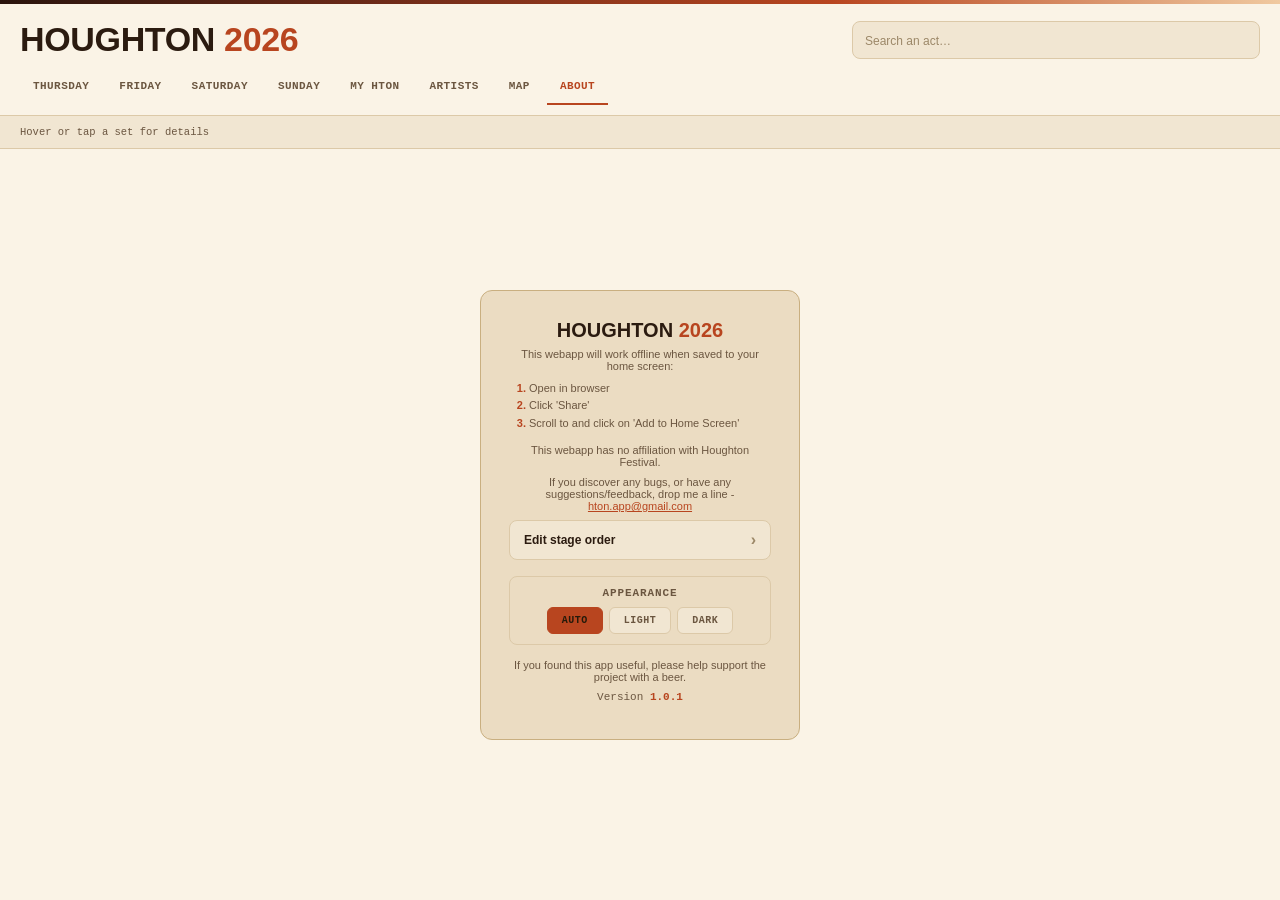
==== index.html @ 45618f49 "v1.0.1: rename About page button to Edit stage order Co-Authored-By: Claude Sonnet 5 <noreply@anthro" ====
<!DOCTYPE html>
<html lang="en">
<head>
<meta charset="UTF-8" />
<meta name="viewport" content="width=device-width, initial-scale=1.0, viewport-fit=cover" />
<title>Houghton 2026 — Timetable</title>

<!-- Standard PWA -->
<link rel="manifest" href="manifest.webmanifest" />
<!-- Two theme-color tags so the browser chrome/status bar matches the OS's
     light/dark preference with zero flash before app.js even runs; app.js
     overrides both when the user manually forces a theme instead of "auto". -->
<meta name="theme-color" id="themeColorDark" content="#160D0A" media="(prefers-color-scheme: dark)" />
<meta name="theme-color" id="themeColorLight" content="#FAF3E6" media="(prefers-color-scheme: light)" />

<!-- iOS Safari: there is no manifest install prompt on iOS, these tags are what
     actually make "Add to Home Screen" behave like an app instead of a bookmark -->
<meta name="apple-mobile-web-app-capable" content="yes" />
<meta name="apple-mobile-web-app-status-bar-style" content="black-translucent" />
<meta name="apple-mobile-web-app-title" content="Houghton 2026" />
<link rel="apple-touch-icon" href="icons/icon-192.png" />

<link rel="icon" type="image/png" sizes="192x192" href="icons/icon-192.png" />
<link rel="icon" type="image/png" sizes="512x512" href="icons/icon-512.png" />

<link rel="stylesheet" href="style.css" />
</head>
<body>
<div class="dawnbar"></div>
<header>
  <div class="titlerow">
    <h1 id="pageTitle">Houghton <span>2026</span></h1>
    <div class="search-wrap">
      <input type="search" id="searchInput" placeholder="Search an act…" />
      <button type="button" class="search-clear" id="searchClear" aria-label="Clear search">&times;</button>
    </div>
  </div>
  <div class="toprow">
    <div class="tabs" id="dayTabs"></div>
  </div>
</header>

<div class="detailbar" id="detailBar">Hover or tap a set for details</div>

<div class="gridscroll" id="gridScroll">
  <div class="gridinner" id="gridInner"></div>
</div>

<div class="scheduleview" id="scheduleView">
  <div class="schedule-toggle" id="scheduleToggle">
    <button class="schedule-toggle-btn active" data-mode="list">List</button>
    <button class="schedule-toggle-btn" data-mode="timetable">Timetable</button>
  </div>
  <div id="scheduleList"></div>
  <div class="gridscroll" id="scheduleGridScroll" style="display:none;">
    <div class="gridinner" id="scheduleGridInner"></div>
  </div>
</div>

<div class="artistsview" id="artistsView">
  <button type="button" class="artist-back-btn" id="artistBackBtn" style="display:none;">&lsaquo; Back</button>
  <div class="artists-search-wrap">
    <input type="search" id="artistsSearchInput" placeholder="Search an artist…" />
  </div>
  <div id="artistsList"></div>
</div>

<div class="mapview" id="mapView">
  <div class="map-toolbar">
    <button type="button" class="map-zoom-btn" id="mapZoomOutBtn" aria-label="Zoom out">&minus;</button>
    <button type="button" class="map-zoom-btn" id="mapResetBtn">Reset</button>
    <button type="button" class="map-zoom-btn" id="mapZoomInBtn" aria-label="Zoom in">+</button>
  </div>
  <div class="map-viewport" id="mapViewport">
    <img src="HTN26-MAP-140x140cm-1-2048x2048.png" alt="Houghton 2026 festival site map" id="mapImage" draggable="false" />
  </div>
</div>

<div class="aboutview" id="aboutView">
  <div class="about-card">
    <h2>Houghton <span>2026</span></h2>
    <p>This webapp will work offline when saved to your home screen:</p>
    <ol class="about-steps">
      <li>Open in browser</li>
      <li>Click 'Share'</li>
      <li>Scroll to and click on 'Add to Home Screen'</li>
    </ol>
    <p>This webapp has no affiliation with Houghton Festival.</p>
    <p>If you discover any bugs, or have any suggestions/feedback, drop me a line - <a href="mailto:hton.app@gmail.com">hton.app@gmail.com</a></p>
    <button type="button" class="settings-row" id="stageOrderOpenBtn">
      <span>Edit stage order</span>
      <span class="settings-row-chevron">&rsaquo;</span>
    </button>
    <div class="theme-toggle-group">
      <p class="theme-toggle-label">Appearance</p>
      <div class="theme-toggle" id="themeToggle">
        <button class="theme-toggle-btn" data-theme-mode="auto">Auto</button>
        <button class="theme-toggle-btn" data-theme-mode="light">Light</button>
        <button class="theme-toggle-btn" data-theme-mode="dark">Dark</button>
      </div>
    </div>
    <p>If you found this app useful, please help support the project with a beer.</p>
    <script type="text/javascript" src="https://cdnjs.buymeacoffee.com/1.0.0/button.prod.min.js" integrity="sha384-OibPdNn05smfqAFi21q8C4YkzZLEjwXs7kTtiqrJwOv7PtZefVaGPzKgX4rJfvWv" crossorigin="anonymous" data-name="bmc-button" data-slug="hton.app" data-color="#FFDD00" data-emoji="🍻"  data-font="Cookie" data-text="Buy me a beer" data-outline-color="#000000" data-font-color="#000000" data-coffee-color="#ffffff" ></script>
    <p class="about-version">Version <strong id="appVersionLabel">—</strong></p>
  </div>
</div>

<div class="stage-order-overlay" id="stageOrderOverlay">
  <div class="stage-order-sheet-header">
    <span>Stage order</span>
    <button type="button" class="stage-order-done" id="stageOrderDoneBtn">Done</button>
  </div>
  <p class="stage-order-hint">Drag to rearrange — applies to both the main grid and My Hton.</p>
  <div class="stage-order-list" id="stageOrderList"></div>
</div>

<div class="starmenu" id="starMenu">
  <button data-level="1">★ Must see</button>
  <button data-level="2">☆ Could see</button>
  <button data-level="3">⇄ Clash backup</button>
  <button data-level="0" class="clearbtn">Clear favourite</button>
</div>

<script src="data.js"></script>
<script src="artists.js"></script>
<script src="app.js"></script>

<!-- Privacy-friendly, cookie-free visit counter (GoatCounter). Cross-origin and
     async, so it's a no-op offline — never blocks the app or gets cached by sw.js. -->
<script data-goatcounter="https://london1754.goatcounter.com/count"
        async src="//gc.zgo.at/count.js"></script>
</body>
</html>
---- style.css ----
:root{
  --bg:#160D0A;
  --bg-raised:#1F1310;
  --bg-card:#241612;
  --line:#3A2620;
  --line-strong:#4A2F27;
  --text:#F6EEDD;
  --text-muted:#B8A88F;
  --text-faint:#7A6B58;
  --amber:#D9572E;
  --forest:#6E2A18;
  --dusk:#C97B5A;
  --label-w:132px;
  --row-h:60px;
  --px-per-hour:140px;
  --ruler-h:20px;
  --font-sans: -apple-system, BlinkMacSystemFont, 'Segoe UI', Roboto, Helvetica, Arial, sans-serif;
  --font-mono: ui-monospace, SFMono-Regular, Menlo, Consolas, 'Liberation Mono', monospace;
}
/* Light theme: applied automatically when the OS is in light mode (and no
   manual override is set), or forced via [data-theme]. --amber and --dusk
   are darkened a shade from their dark-theme values — the originals don't
   have enough contrast as text against a light background. */
@media (prefers-color-scheme: light){
  :root{
    --bg:#FAF3E6; --bg-raised:#F1E6D2; --bg-card:#EBDCC2;
    --line:#DCC9A8; --line-strong:#C9AF80;
    --text:#2B1B10; --text-muted:#6B5640; --text-faint:#9C8868;
    --amber:#B8451F; --dusk:#9C4A2E;
  }
}
:root[data-theme="dark"]{
  --bg:#160D0A; --bg-raised:#1F1310; --bg-card:#241612;
  --line:#3A2620; --line-strong:#4A2F27;
  --text:#F6EEDD; --text-muted:#B8A88F; --text-faint:#7A6B58;
  --amber:#D9572E; --dusk:#C97B5A;
}
:root[data-theme="light"]{
  --bg:#FAF3E6; --bg-raised:#F1E6D2; --bg-card:#EBDCC2;
  --line:#DCC9A8; --line-strong:#C9AF80;
  --text:#2B1B10; --text-muted:#6B5640; --text-faint:#9C8868;
  --amber:#B8451F; --dusk:#9C4A2E;
}
*{box-sizing:border-box;}
html,body{margin:0;padding:0;}
body{
  background:var(--bg); color:var(--text); font-family:var(--font-sans);
  min-height:100vh; min-height:100dvh; -webkit-font-smoothing:antialiased;
  -webkit-tap-highlight-color:transparent;
  overscroll-behavior-y:none;
  /* viewport-fit=cover lets content run under the notch/Dynamic Island;
     push everything (starting with .dawnbar) below it instead. Resolves
     to 0 on devices without a cutout, so this is a no-op elsewhere. */
  padding-top:env(safe-area-inset-top);
}
.dawnbar{ height:4px; width:100%;
  background:linear-gradient(90deg,#2A140D 0%, var(--forest) 30%, var(--amber) 65%, #F0C9A0 100%); }

header{
  background:var(--bg); border-bottom:1px solid var(--line);
  padding:16px max(20px, env(safe-area-inset-right)) 0 max(20px, env(safe-area-inset-left));
}
.titlerow{ display:grid; grid-template-columns:2fr 1fr; align-items:center; gap:16px; margin-bottom:12px; }
h1{
  font-family:var(--font-sans); font-weight:800; letter-spacing:-0.01em;
  font-size:clamp(22px,4.5vw,34px); margin:0; text-transform:uppercase;
}
h1 span{color:var(--amber);}
#pageTitle{ cursor:pointer; }
#pageTitle:hover{ opacity:0.85; }
.toprow{ display:flex; align-items:center; justify-content:space-between; gap:12px; flex-wrap:wrap; padding-bottom:10px; }
.tabs{ display:flex; gap:4px; overflow-x:auto; -webkit-overflow-scrolling:touch; }
.tab{
  font-family:var(--font-mono); font-size:11px; font-weight:600; letter-spacing:0.04em;
  text-transform:uppercase; background:none; border:none; cursor:pointer; color:var(--text-muted);
  padding:9px 13px 11px 13px; border-bottom:2px solid transparent; transition:color .15s, border-color .15s;
  white-space:nowrap; flex-shrink:0;
}
.tab:hover{color:var(--text);}
.tab.active{color:var(--amber); border-bottom-color:var(--amber);}
.search-wrap{ position:relative; width:100%; }
input[type="search"]{
  background:var(--bg-raised); border:1px solid var(--line); color:var(--text);
  font-family:var(--font-sans); font-size:16px; padding:9px 32px 9px 12px; border-radius:8px; width:100%; outline:none;
  -webkit-appearance:none; appearance:none;
}
input[type="search"]::placeholder{color:var(--text-faint); font-size:12px;}
input[type="search"]:focus{border-color:var(--amber);}
input[type="search"]::-webkit-search-cancel-button{ display:none; }
.search-clear{
  position:absolute; right:4px; top:50%; transform:translateY(-50%);
  background:none; border:none; color:var(--text-faint); font-size:20px; line-height:1;
  cursor:pointer; padding:6px; display:none;
}
.search-clear:hover{ color:var(--amber); }
.search-wrap.has-text .search-clear{ display:block; }
.detailbar{
  font-family:var(--font-mono); font-size:10.5px; color:var(--text-muted);
  padding:10px 20px; border-bottom:1px solid var(--line); background:var(--bg-raised);
  min-height:16px; white-space:nowrap; overflow:hidden; text-overflow:ellipsis;
}
.detailbar strong{ color:var(--amber); font-weight:600; }
.detail-artist-link{ cursor:pointer; text-decoration:underline; text-underline-offset:2px; }
.detail-artist-link:hover{ filter:brightness(1.15); }
.search-nav{ display:inline-flex; align-items:center; gap:6px; margin-left:10px; }
.search-nav button{
  background:none; border:1px solid var(--line); color:var(--text-muted); border-radius:4px;
  font-family:var(--font-mono); font-size:11px; padding:1px 7px; cursor:pointer; line-height:1.4;
}
.search-nav button:hover{ color:var(--amber); border-color:var(--amber); }
#searchNavLabel{ font-family:var(--font-mono); font-size:10.5px; color:var(--text-faint); }

.gridscroll{
  overflow:auto;
  max-height:calc(100vh - 168px);
  max-height:calc(100dvh - 168px);
  position:relative;
  cursor:grab;
  -webkit-overflow-scrolling:touch;
  overscroll-behavior:contain;
}
.gridscroll.dragging, .gridscroll.dragging *{ cursor:grabbing !important; -webkit-user-select:none; user-select:none; }
.gridinner{ position:relative; }

.corner{
  /* Same reasoning as .stagelabel: this also sits in .now-line's full-height
     span, so it needs to stay above the line's z-index:25 too. */
  position:-webkit-sticky; position:sticky; top:0; left:0; z-index:27;
  width:var(--label-w); height:var(--ruler-h);
  background:var(--bg); border-bottom:1px solid var(--line-strong); border-right:1px solid var(--line-strong);
  display:flex; align-items:center; justify-content:center;
  font-family:var(--font-mono); font-size:8px; color:var(--text-faint); text-transform:uppercase; letter-spacing:0.08em;
}
.ruler{
  position:-webkit-sticky; position:sticky; top:0; z-index:8; height:var(--ruler-h);
  margin-left:var(--label-w);
  background:var(--bg); border-bottom:1px solid var(--line-strong);
}
.tick{
  position:absolute; top:0; height:100%; border-left:1px solid var(--line);
  font-family:var(--font-mono); font-size:9px; color:var(--text-faint);
  padding-left:5px; padding-top:4px; white-space:nowrap;
}
.dayband{ display:none; }

.now-line{
  position:absolute; top:0; width:2px; background:var(--amber); z-index:25; pointer-events:none;
  /* A favourited block's near-solid fill can land close to the amber accent's
     own hue (Derren Smart especially), which nearly erases the line where it
     crosses. This halo restores contrast there without affecting how the line
     looks anywhere else — --bg-card is close enough to the surrounding lane
     colour to stay invisible against plain background. */
  box-shadow:0 0 0 1px var(--bg-card);
}
.now-line::before{
  content:''; position:absolute; top:calc(var(--ruler-h) - 4px); left:50%; transform:translateX(-50%);
  width:9px; height:9px; border-radius:50%; background:var(--amber);
}

.stagerow{ display:flex; height:var(--row-h); border-bottom:1px solid var(--line); }
.stagerow:nth-child(odd) .lane{ background:rgba(255,255,255,0.012); }
.spacer-row{ border-bottom:none; }
.stagelabel{
  /* Above .now-line's z-index:25 — otherwise, once "now" scrolls past the
     sticky label column, the line renders on top of the stage names instead
     of staying hidden behind them. */
  position:-webkit-sticky; position:sticky; left:0; z-index:26; width:var(--label-w); flex-shrink:0;
  background:var(--bg); border-right:1px solid var(--line-strong);
  display:flex; align-items:center; padding:0 12px;
  font-family:var(--font-sans); font-weight:800; font-size:11px; text-transform:uppercase; letter-spacing:0.01em;
  color:var(--text);
}
.stagelabel.empty{ color:var(--text-faint); }
.lane{ position:relative; flex:none; height:100%; }

.block{
  position:absolute; top:6px; bottom:6px;
  border-radius:6px; clip-path:inset(0 round 6px); padding:4px 7px;
  font-size:10px; line-height:1.25; color:var(--text); font-weight:600;
  cursor:grab; transition:filter .1s ease, outline-color .1s ease;
  outline:2px solid transparent; outline-offset:1px;
  border:1px solid transparent;
  display:flex; flex-direction:column; justify-content:center; gap:1px;
}
.block:hover, .block:focus-visible{ filter:brightness(1.12); z-index:2; }
.block.match{ outline-color:var(--amber); }
.block.dim{ opacity:0.28; }
.block.tiny{ padding:0; }

.block-name-row{ min-width:0; }
.block-name{
  display:inline-block; max-width:100%; white-space:nowrap; overflow:hidden; text-overflow:ellipsis; padding-right:15px;
  position:-webkit-sticky; position:sticky; left:calc(var(--label-w) + 7px); vertical-align:top;
}
.block-star{
  position:absolute; top:2px; right:3px; font-size:10px; line-height:1;
  cursor:pointer; padding:3px; opacity:0.5; z-index:3; user-select:none;
}
.block-star:hover{ opacity:1; }
.block.fav .block-star{ opacity:0.95; }

.starmenu{
  position:fixed; display:none; flex-direction:column; gap:2px;
  background:var(--bg-card); border:1px solid var(--line-strong); border-radius:8px;
  padding:6px; z-index:40; box-shadow:0 8px 24px rgba(0,0,0,0.45); min-width:180px;
}
.starmenu button{
  background:none; border:none; color:var(--text); font-family:var(--font-sans);
  font-size:11px; text-align:left; padding:8px 10px; border-radius:6px; cursor:pointer;
}
.starmenu button:hover{ background:var(--bg-raised); color:var(--amber); }
.starmenu button.clearbtn{ color:var(--text-faint); border-top:1px solid var(--line); margin-top:4px; padding-top:8px; }
.starmenu button.clearbtn:hover{ color:var(--dusk); }

.empty-note{
  position:absolute; top:50%; left:14px; transform:translateY(-50%);
  font-size:10.5px; color:var(--text-faint); font-style:italic; white-space:nowrap;
}

/* My Hton view */
.scheduleview{
  display:none; flex-direction:column; height:calc(100vh - 168px);
  height:calc(100dvh - 168px);
}

/* About view */
.aboutview{
  display:none; align-items:center; justify-content:center;
  height:calc(100vh - 168px); height:calc(100dvh - 168px);
  padding:20px;
}
.about-card{
  background:var(--bg-card); border:1px solid var(--line-strong); border-radius:12px;
  padding:28px; max-width:320px; width:100%; text-align:center;
}
.about-card h2{
  font-family:var(--font-sans); font-weight:800; text-transform:uppercase; font-size:20px;
  margin:0 0 6px 0;
}
.about-card h2 span{ color:var(--amber); }
.about-card p{ color:var(--text-muted); font-size:11px; margin:0 0 8px 0; }
.about-card a{ color:var(--amber); }
.about-steps{
  text-align:left; color:var(--text-muted); font-size:11px; line-height:1.6;
  margin:0 0 12px 0; padding-left:20px;
}
.about-steps li::marker{ color:var(--amber); font-weight:700; }

/* Shrinks BMC's whole injected button (not just font/padding) uniformly by
   20%. Negative margin claws back the flow space the scale-down leaves
   behind, since transform doesn't shrink the box's own layout footprint. */
.about-card .bmc-btn-container{ transform:scale(0.8); margin:-6px 0; }
.about-version{ font-family:var(--font-mono); }
.about-version strong{ color:var(--amber); }
.theme-toggle-group{
  border:1px solid var(--line); border-radius:8px; padding:10px 12px;
  margin:16px 0 14px 0;
}
.theme-toggle-label{
  font-family:var(--font-mono); font-size:9.5px; font-weight:700; text-transform:uppercase;
  letter-spacing:0.08em; color:var(--text-faint); margin:0 0 8px 0;
}
.theme-toggle{ display:flex; gap:6px; justify-content:center; margin:0; }
.settings-row{
  width:100%; display:flex; align-items:center; justify-content:space-between;
  background:var(--bg-raised); border:1px solid var(--line); border-radius:8px;
  padding:10px 14px; margin:0 0 14px 0; cursor:pointer;
  font-family:var(--font-sans); font-size:12px; font-weight:600; color:var(--text);
}
.settings-row:hover{ border-color:var(--line-strong); }
.settings-row-chevron{ color:var(--text-faint); font-size:16px; }

/* Full-screen editor, reached from the "Stage order" row above rather than
   living permanently expanded on the About page — otherwise a 13-item drag
   list would dominate the whole card before you've even scrolled to it. */
.stage-order-overlay{
  position:fixed; inset:0; background:var(--bg); z-index:90;
  display:none; flex-direction:column;
  padding-top:env(safe-area-inset-top);
}
.stage-order-overlay.open{ display:flex; }
.stage-order-sheet-header{
  display:flex; align-items:center; justify-content:space-between;
  padding:16px 20px; border-bottom:1px solid var(--line); flex-shrink:0;
  font-family:var(--font-sans); font-weight:800; font-size:15px; text-transform:uppercase;
}
.stage-order-done{
  background:var(--amber); color:#241a0a; border:none; font-weight:700;
  font-family:var(--font-sans); font-size:12px; padding:8px 16px; border-radius:8px; cursor:pointer;
}
.stage-order-done:hover{ filter:brightness(1.08); }
.stage-order-hint{ color:var(--text-muted); font-size:11px; margin:12px 20px 0 20px; }
.stage-order-list{
  flex:1; overflow-y:auto; -webkit-overflow-scrolling:touch;
  display:flex; flex-direction:column; gap:8px; padding:12px 20px 40px 20px;
}
.stage-order-item{
  display:flex; align-items:center; gap:8px;
  background:var(--bg-raised); border:1px solid var(--line); border-radius:6px;
  padding:8px 10px; font-family:var(--font-sans); font-size:12px; font-weight:600; color:var(--text);
  cursor:grab;
  /* Otherwise the browser's own vertical-scroll gesture fights the drag on
     touch — this hands full control of the gesture to our pointer handlers. */
  touch-action:none;
}
.stage-order-item.dragging{
  opacity:0.9; cursor:grabbing; position:relative; z-index:5;
  box-shadow:0 6px 16px rgba(0,0,0,0.3);
}
.stage-order-handle{ color:var(--text-faint); font-size:14px; line-height:1; user-select:none; }
.schedule-toggle{ display:flex; gap:6px; padding:16px 20px 12px 20px; flex-shrink:0; }
.schedule-toggle-btn, .theme-toggle-btn{
  background:var(--bg-raised); border:1px solid var(--line); color:var(--text-muted);
  font-family:var(--font-mono); font-size:10px; font-weight:600; text-transform:uppercase;
  letter-spacing:0.05em; padding:7px 14px; border-radius:6px; cursor:pointer;
}
.schedule-toggle-btn:hover, .theme-toggle-btn:hover{ color:var(--text); }
.schedule-toggle-btn.active, .theme-toggle-btn.active{ background:var(--amber); color:#241a0a; border-color:var(--amber); }
#scheduleList{ flex:1; min-height:0; overflow-y:auto; padding:0 20px 40px 20px; }
#scheduleGridScroll{ flex:1; min-height:0; max-height:none; }
.schedule-day-heading{
  font-family:var(--font-mono); font-size:10px; font-weight:700; text-transform:uppercase;
  letter-spacing:0.1em; color:var(--amber); margin:20px 0 8px 0;
}
.schedule-day-heading:first-child{ margin-top:0; }
.schedule-item{
  background:var(--bg-card); border:1px solid var(--line); border-left:3px solid var(--line-strong);
  border-radius:8px; padding:10px 14px; margin-bottom:8px;
}
.schedule-item-main{ display:flex; justify-content:space-between; align-items:baseline; gap:10px; }
.schedule-item-name{ font-weight:700; font-size:12px; }
.schedule-item-stars{ color:var(--amber); font-weight:700; letter-spacing:0.05em; white-space:nowrap; }
.schedule-item-meta{ font-size:10px; color:var(--text-muted); margin-top:2px; }
.schedule-empty{ color:var(--text-faint); font-size:11px; font-style:italic; }

/* Artists view */
.artistsview{
  display:none; flex-direction:column; height:calc(100vh - 168px);
  height:calc(100dvh - 168px);
}
.artist-back-btn{
  margin:14px 20px 0 20px; align-self:flex-start;
  background:var(--bg-raised); border:1px solid var(--line); color:var(--text-muted);
  font-family:var(--font-sans); font-size:11px; font-weight:600; padding:7px 14px 7px 12px;
  border-radius:20px; cursor:pointer; flex-shrink:0;
}
.artist-back-btn:hover{ color:var(--text); border-color:var(--line-strong); }
.artists-search-wrap{ padding:16px 20px 12px 20px; flex-shrink:0; }
.artists-search-wrap input[type="search"]{ width:100%; }
#artistsList{ flex:1; min-height:0; overflow-y:auto; padding:0 20px 40px 20px; }
.artist-item{
  background:var(--bg-card); border:1px solid var(--line); border-left:3px solid var(--line-strong);
  border-radius:8px; margin-bottom:8px; overflow:hidden;
}
.artist-item-head{
  width:100%; display:flex; align-items:center; justify-content:space-between; gap:10px;
  background:none; border:none; padding:10px 14px; cursor:pointer;
  font-family:var(--font-sans); color:var(--text); text-align:left;
}
.artist-item-name{ font-weight:700; font-size:12px; }
.artist-item-chevron{ color:var(--text-faint); font-size:15px; flex-shrink:0; }
.artist-item-pending{
  color:var(--text-faint); font-size:10px; font-style:italic; white-space:nowrap; flex-shrink:0;
}
.artist-item-body{ padding:0 14px 14px 14px; }
.artist-item-desc{ color:var(--text-muted); font-size:11px; line-height:1.5; margin:0 0 10px 0; }
.artist-embed-offline{
  display:flex; align-items:center; justify-content:center; text-align:center;
  background:var(--bg-raised); border:1px dashed var(--line-strong); border-radius:8px;
  color:var(--text-faint); font-size:11px; font-style:italic;
  height:120px; margin:0 0 10px 0; padding:0 20px;
}
.artist-item-link{
  display:inline-block; color:var(--amber); font-size:11px; font-weight:600;
  text-decoration:underline; text-underline-offset:2px;
}

/* Map view */
.mapview{
  display:none; flex-direction:column; height:calc(100vh - 168px);
  height:calc(100dvh - 168px);
}
.map-toolbar{ display:flex; gap:8px; padding:16px 20px 12px 20px; flex-shrink:0; }
.map-zoom-btn{
  background:var(--bg-raised); border:1px solid var(--line); color:var(--text-muted);
  font-family:var(--font-mono); font-size:14px; font-weight:700;
  width:36px; height:32px; border-radius:6px; cursor:pointer;
}
.map-zoom-btn:hover{ color:var(--text); border-color:var(--line-strong); }
#mapResetBtn{
  width:auto; padding:0 14px; font-size:10px; font-weight:600;
  text-transform:uppercase; letter-spacing:0.05em;
}
.map-viewport{
  position:relative; flex:1; min-height:0; overflow:hidden;
  background:var(--bg-raised); margin:0 20px 20px 20px; border-radius:8px;
  /* Hands pinch/pan gestures entirely to our own pointer handlers instead of
     the browser scrolling the page or zooming the whole viewport. */
  touch-action:none;
}
#mapImage{
  position:absolute; top:0; left:0; width:100%; height:auto;
  transform-origin:0 0; user-select:none; -webkit-user-drag:none;
}

::-webkit-scrollbar{ width:10px; height:10px; }
::-webkit-scrollbar-thumb{ background:var(--line-strong); border-radius:5px; }
::-webkit-scrollbar-track{ background:var(--bg); }

@media (max-width:600px){
  :root{ --label-w:100px; --row-h:52px; --px-per-hour:110px; }
  .titlerow{ grid-template-columns:1.4fr 1fr; gap:10px; }
}
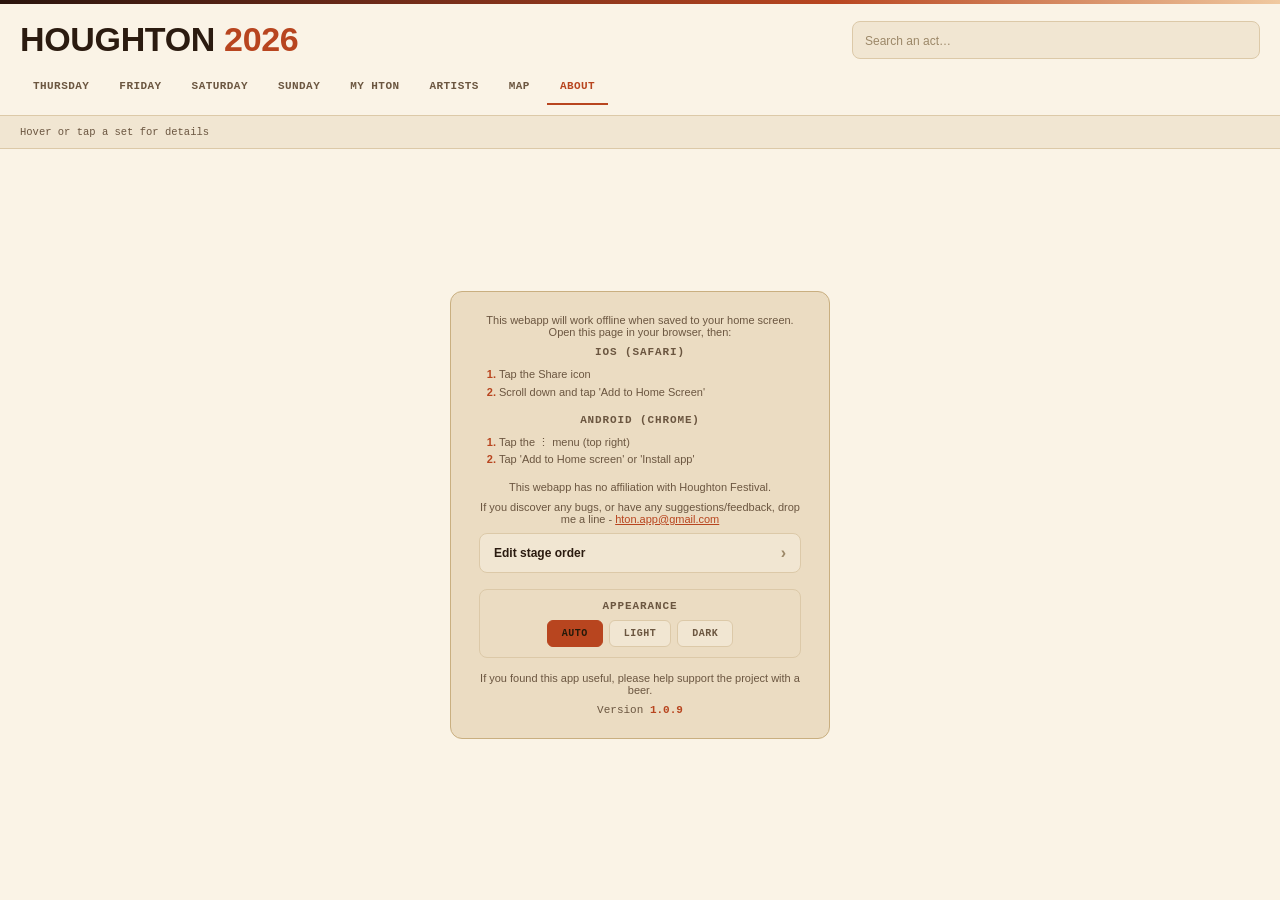
==== commit 3e38bdc1: "v1.0.9: About page polish - platform-specific install steps, tidier card Splits the home-screen inst" ====
--- a/index.html
+++ b/index.html
@@ -78,12 +78,16 @@
 
 <div class="aboutview" id="aboutView">
   <div class="about-card">
-    <h2>Houghton <span>2026</span></h2>
-    <p>This webapp will work offline when saved to your home screen:</p>
+    <p>This webapp will work offline when saved to your home screen. Open this page in your browser, then:</p>
+    <p class="theme-toggle-label">iOS (Safari)</p>
     <ol class="about-steps">
-      <li>Open in browser</li>
-      <li>Click 'Share'</li>
-      <li>Scroll to and click on 'Add to Home Screen'</li>
+      <li>Tap the Share icon</li>
+      <li>Scroll down and tap 'Add to Home Screen'</li>
+    </ol>
+    <p class="theme-toggle-label">Android (Chrome)</p>
+    <ol class="about-steps">
+      <li>Tap the &#8942; menu (top right)</li>
+      <li>Tap 'Add to Home screen' or 'Install app'</li>
     </ol>
     <p>This webapp has no affiliation with Houghton Festival.</p>
     <p>If you discover any bugs, or have any suggestions/feedback, drop me a line - <a href="mailto:hton.app@gmail.com">hton.app@gmail.com</a></p>
--- a/style.css
+++ b/style.css
@@ -231,13 +231,8 @@
 }
 .about-card{
   background:var(--bg-card); border:1px solid var(--line-strong); border-radius:12px;
-  padding:28px; max-width:320px; width:100%; text-align:center;
-}
-.about-card h2{
-  font-family:var(--font-sans); font-weight:800; text-transform:uppercase; font-size:20px;
-  margin:0 0 6px 0;
-}
-.about-card h2 span{ color:var(--amber); }
+  padding:22px 28px; max-width:380px; width:100%; text-align:center;
+}
 .about-card p{ color:var(--text-muted); font-size:11px; margin:0 0 8px 0; }
 .about-card a{ color:var(--amber); }
 .about-steps{
@@ -250,7 +245,7 @@
    20%. Negative margin claws back the flow space the scale-down leaves
    behind, since transform doesn't shrink the box's own layout footprint. */
 .about-card .bmc-btn-container{ transform:scale(0.8); margin:-6px 0; }
-.about-version{ font-family:var(--font-mono); }
+.about-card .about-version{ font-family:var(--font-mono); margin-bottom:0; }
 .about-version strong{ color:var(--amber); }
 .theme-toggle-group{
   border:1px solid var(--line); border-radius:8px; padding:10px 12px;
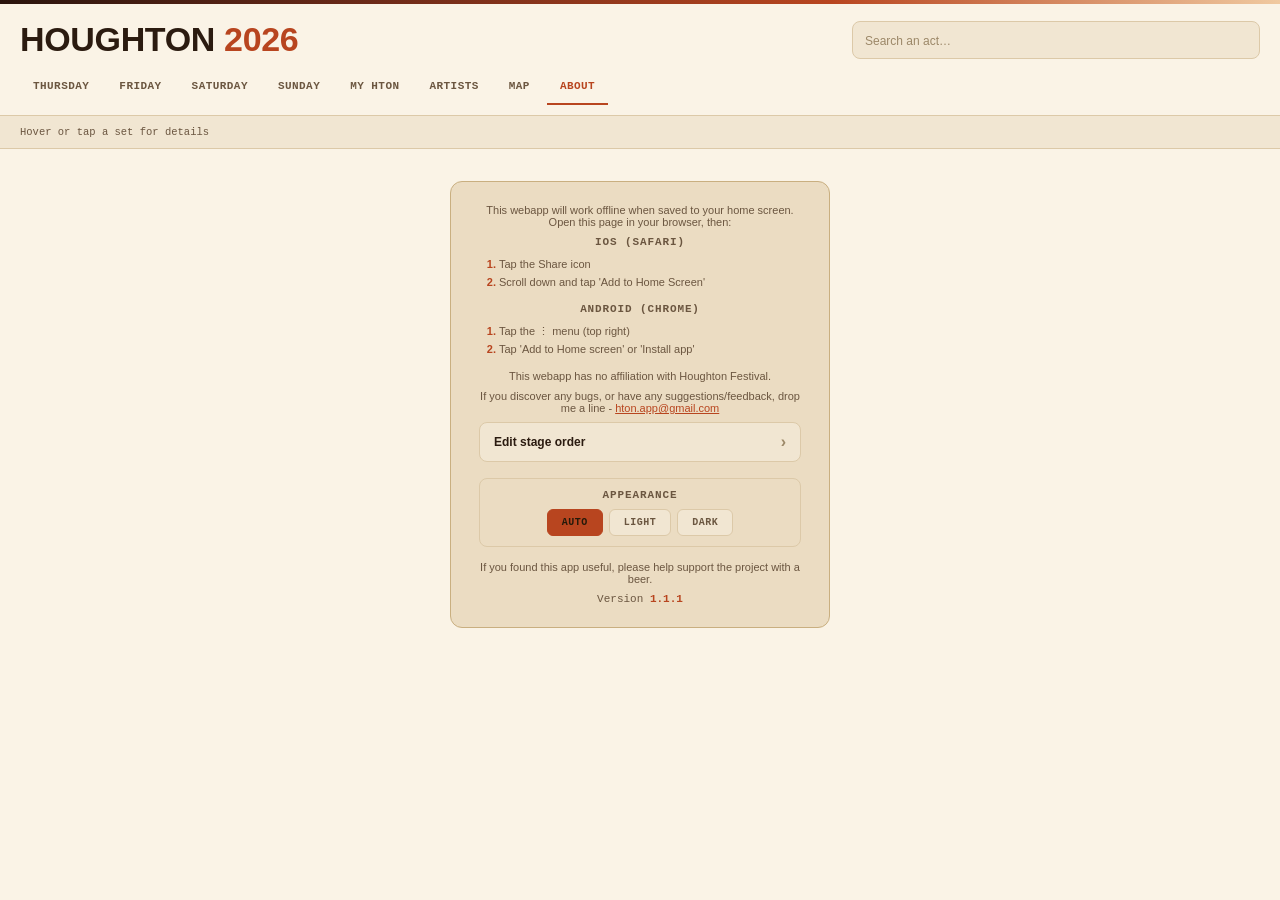
==== commit d0b0e8e1: "v1.1.1: per-artist set schedule in Artists tab, plus tab-row scroll hints Each artist card now lists" ====
--- a/index.html
+++ b/index.html
@@ -37,6 +37,8 @@
   </div>
   <div class="toprow">
     <div class="tabs" id="dayTabs"></div>
+    <span class="tabs-scroll-hint tabs-scroll-hint-left" id="tabsScrollHintLeft" aria-hidden="true">&lsaquo;</span>
+    <span class="tabs-scroll-hint tabs-scroll-hint-right" id="tabsScrollHintRight" aria-hidden="true">&rsaquo;</span>
   </div>
 </header>
 
--- a/style.css
+++ b/style.css
@@ -68,8 +68,35 @@
 h1 span{color:var(--amber);}
 #pageTitle{ cursor:pointer; }
 #pageTitle:hover{ opacity:0.85; }
-.toprow{ display:flex; align-items:center; justify-content:space-between; gap:12px; flex-wrap:wrap; padding-bottom:10px; }
+.toprow{ position:relative; display:flex; align-items:center; justify-content:space-between; gap:12px; flex-wrap:wrap; padding-bottom:10px; }
 .tabs{ display:flex; gap:4px; overflow-x:auto; -webkit-overflow-scrolling:touch; }
+/* Fade + arrow hinting that the day/My Hton/Artists/Map/About tab row has
+   more tabs off-screen in that direction — taken out of the toprow's own
+   flex flow (position:absolute) so it overlays the tabs rather than
+   competing with them for space. Visibility is toggled in JS based on
+   actual scroll position, not just shown unconditionally. */
+.tabs-scroll-hint{
+  /* Matches .tab's own vertical padding/line-height recipe exactly, rather
+     than stretching to fill the row and centering within that — the row's
+     own box can be taller than the tab text (e.g. reserved scrollbar gutter
+     on some platforms), which would center the arrow a few px too low. */
+  position:absolute; top:0; width:34px; box-sizing:border-box;
+  padding:9px 0 11px 0; font-family:var(--font-mono); font-size:14px; line-height:15px;
+  color:var(--text-muted);
+  opacity:0; transition:opacity .15s; pointer-events:none;
+}
+.tabs-scroll-hint.visible{ pointer-events:auto; cursor:pointer; opacity:1; }
+/* Arrow sits toward the true outer edge rather than centered in the fade —
+   the fade's opaque portion (before it starts transparent-ing out toward
+   the text) is what gives it breathing room from the fading word beneath. */
+.tabs-scroll-hint-left{
+  left:0; text-align:left; padding-left:6px;
+  background:linear-gradient(to right, var(--bg) 60%, transparent);
+}
+.tabs-scroll-hint-right{
+  right:0; text-align:right; padding-right:6px;
+  background:linear-gradient(to left, var(--bg) 60%, transparent);
+}
 .tab{
   font-family:var(--font-mono); font-size:11px; font-weight:600; letter-spacing:0.04em;
   text-transform:uppercase; background:none; border:none; cursor:pointer; color:var(--text-muted);
@@ -225,9 +252,9 @@
 
 /* About view */
 .aboutview{
-  display:none; align-items:center; justify-content:center;
+  display:none; align-items:flex-start; justify-content:center;
   height:calc(100vh - 168px); height:calc(100dvh - 168px);
-  padding:20px;
+  padding:32px 20px 20px 20px; overflow-y:auto;
 }
 .about-card{
   background:var(--bg-card); border:1px solid var(--line-strong); border-radius:12px;
@@ -354,11 +381,25 @@
 }
 .artist-item-name{ font-weight:700; font-size:12px; }
 .artist-item-chevron{ color:var(--text-faint); font-size:15px; flex-shrink:0; }
-.artist-item-pending{
-  color:var(--text-faint); font-size:10px; font-style:italic; white-space:nowrap; flex-shrink:0;
-}
 .artist-item-body{ padding:0 14px 14px 14px; }
 .artist-item-desc{ color:var(--text-muted); font-size:11px; line-height:1.5; margin:0 0 10px 0; }
+.artist-item-pending-note{ font-style:italic; }
+.artist-item-sets{ display:flex; flex-direction:column; gap:6px; margin:0 0 10px 0; }
+.artist-item-set{
+  display:flex; align-items:center; justify-content:space-between; gap:8px; width:100%;
+  background:var(--bg-raised); border:1px solid var(--line); border-radius:6px;
+  padding:7px 10px; cursor:pointer; text-align:left; font-family:var(--font-sans); color:var(--text);
+}
+.artist-item-set:hover{ border-color:var(--line-strong); }
+.artist-item-set-day{
+  font-family:var(--font-mono); font-size:9.5px; font-weight:700; text-transform:uppercase;
+  letter-spacing:0.05em; color:var(--amber); flex-shrink:0;
+}
+.artist-item-set-stage{
+  font-size:11px; font-weight:600; flex:1; min-width:0;
+  overflow:hidden; text-overflow:ellipsis; white-space:nowrap;
+}
+.artist-item-set-time{ font-family:var(--font-mono); font-size:10px; color:var(--text-muted); flex-shrink:0; }
 .artist-embed-offline{
   display:flex; align-items:center; justify-content:center; text-align:center;
   background:var(--bg-raised); border:1px dashed var(--line-strong); border-radius:8px;
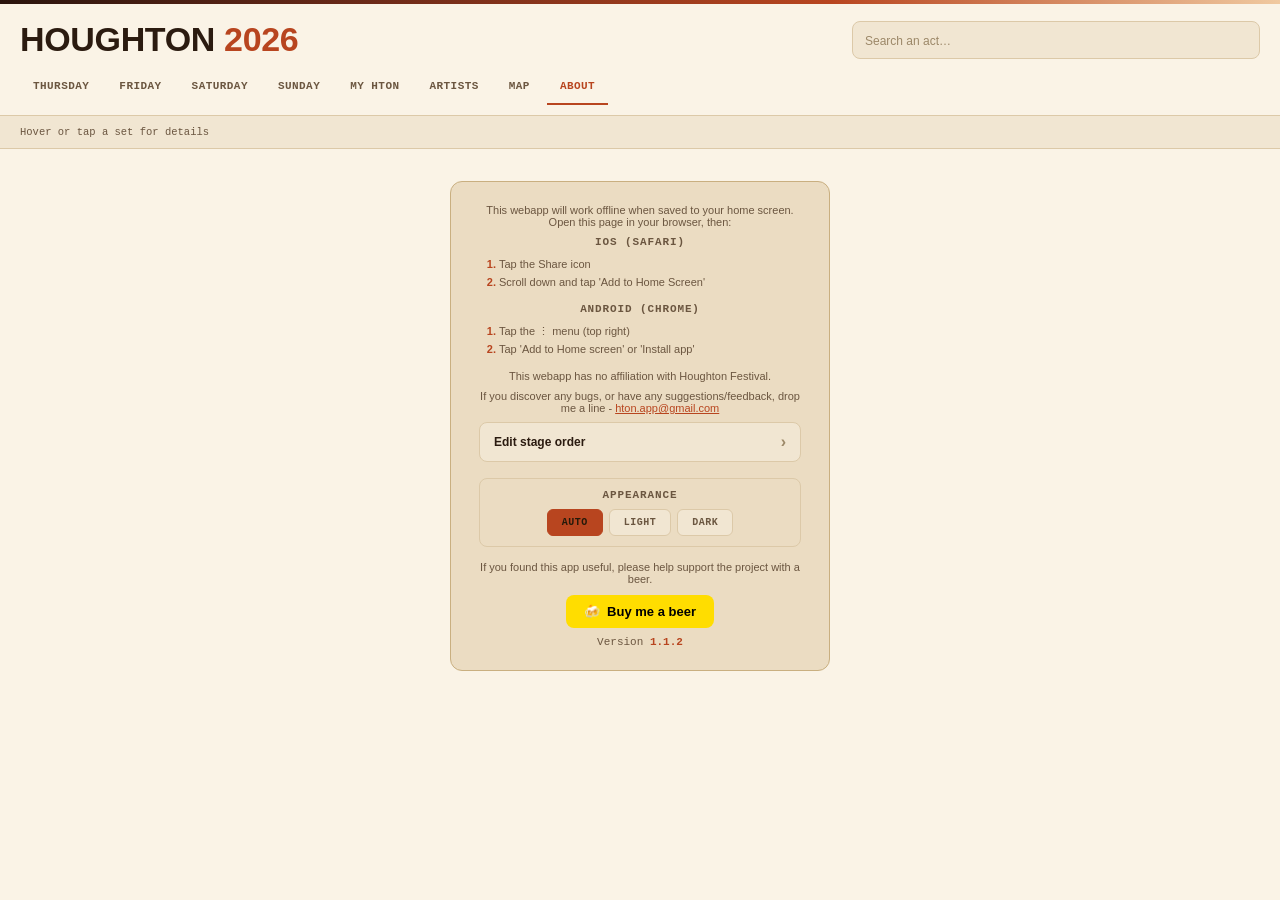
==== commit 4797aa55: "v1.1.2: fix app failing to load with no signal (airplane mode) The Buy Me a Coffee widget was a pars" ====
--- a/index.html
+++ b/index.html
@@ -106,7 +106,18 @@
       </div>
     </div>
     <p>If you found this app useful, please help support the project with a beer.</p>
-    <script type="text/javascript" src="https://cdnjs.buymeacoffee.com/1.0.0/button.prod.min.js" integrity="sha384-OibPdNn05smfqAFi21q8C4YkzZLEjwXs7kTtiqrJwOv7PtZefVaGPzKgX4rJfvWv" crossorigin="anonymous" data-name="bmc-button" data-slug="hton.app" data-color="#FFDD00" data-emoji="🍻"  data-font="Cookie" data-text="Buy me a beer" data-outline-color="#000000" data-font-color="#000000" data-coffee-color="#ffffff" ></script>
+    <!-- Deliberately a plain link, not Buy Me a Coffee's official button
+         script. That script is built on document.write(), so it only works as
+         a parser-blocking synchronous cross-origin script — with no signal
+         (airplane mode) parsing stalled here and data.js/artists.js/app.js
+         below never ran, leaving the page dead. Marking it async silently
+         breaks the widget instead (document.write is a no-op once parsing is
+         done), so there is no version of the widget that is safe offline.
+         This also drops a third-party script execution and the Google Font
+         it injected. -->
+    <a class="bmc-btn" href="https://buymeacoffee.com/hton.app" target="_blank" rel="noopener">
+      <span aria-hidden="true">&#127867;</span>Buy me a beer
+    </a>
     <p class="about-version">Version <strong id="appVersionLabel">—</strong></p>
   </div>
 </div>
--- a/style.css
+++ b/style.css
@@ -268,10 +268,16 @@
 }
 .about-steps li::marker{ color:var(--amber); font-weight:700; }
 
-/* Shrinks BMC's whole injected button (not just font/padding) uniformly by
-   20%. Negative margin claws back the flow space the scale-down leaves
-   behind, since transform doesn't shrink the box's own layout footprint. */
-.about-card .bmc-btn-container{ transform:scale(0.8); margin:-6px 0; }
+/* Our own Buy Me a Coffee button (see the note in index.html for why this is
+   a plain link rather than their widget script). Scoped under .about-card so
+   it beats the `.about-card a` amber link colour. */
+.about-card .bmc-btn{
+  display:inline-flex; align-items:center; gap:7px;
+  background:#FFDD00; color:#000; text-decoration:none;
+  font-family:var(--font-sans); font-size:13px; font-weight:700;
+  padding:9px 18px; border-radius:8px; margin:2px 0 8px 0;
+}
+.about-card .bmc-btn:hover{ filter:brightness(1.05); }
 .about-card .about-version{ font-family:var(--font-mono); margin-bottom:0; }
 .about-version strong{ color:var(--amber); }
 .theme-toggle-group{
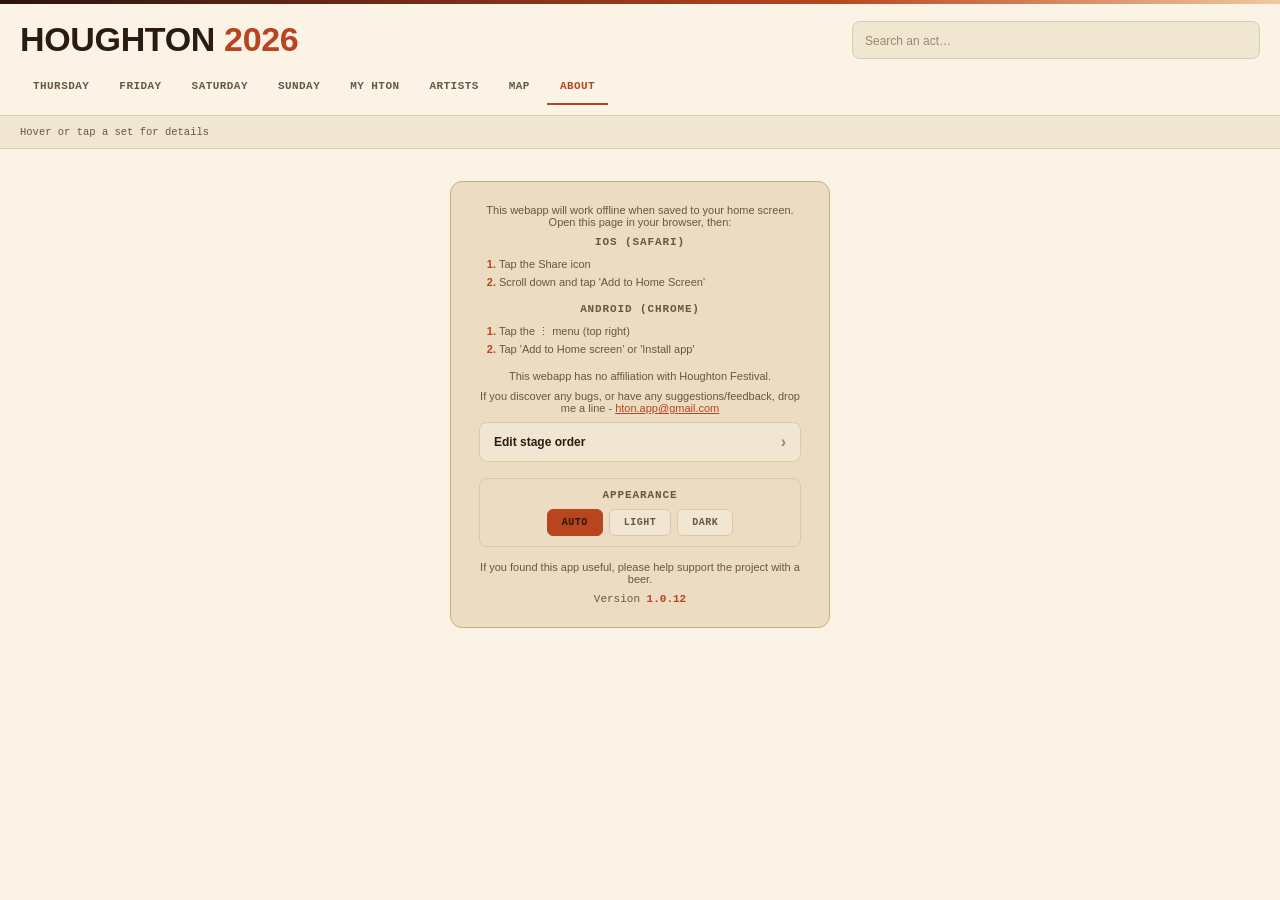
==== commit 717ee781: "v1.0.12: add clear (x) button to Artists tab search Mirrors the existing timetable search's clear be" ====
--- a/index.html
+++ b/index.html
@@ -37,8 +37,6 @@
   </div>
   <div class="toprow">
     <div class="tabs" id="dayTabs"></div>
-    <span class="tabs-scroll-hint tabs-scroll-hint-left" id="tabsScrollHintLeft" aria-hidden="true">&lsaquo;</span>
-    <span class="tabs-scroll-hint tabs-scroll-hint-right" id="tabsScrollHintRight" aria-hidden="true">&rsaquo;</span>
   </div>
 </header>
 
@@ -61,8 +59,9 @@
 
 <div class="artistsview" id="artistsView">
   <button type="button" class="artist-back-btn" id="artistBackBtn" style="display:none;">&lsaquo; Back</button>
-  <div class="artists-search-wrap">
+  <div class="artists-search-wrap search-wrap">
     <input type="search" id="artistsSearchInput" placeholder="Search an artist…" />
+    <button type="button" class="search-clear" id="artistsSearchClear" aria-label="Clear search">&times;</button>
   </div>
   <div id="artistsList"></div>
 </div>
@@ -106,18 +105,7 @@
       </div>
     </div>
     <p>If you found this app useful, please help support the project with a beer.</p>
-    <!-- Deliberately a plain link, not Buy Me a Coffee's official button
-         script. That script is built on document.write(), so it only works as
-         a parser-blocking synchronous cross-origin script — with no signal
-         (airplane mode) parsing stalled here and data.js/artists.js/app.js
-         below never ran, leaving the page dead. Marking it async silently
-         breaks the widget instead (document.write is a no-op once parsing is
-         done), so there is no version of the widget that is safe offline.
-         This also drops a third-party script execution and the Google Font
-         it injected. -->
-    <a class="bmc-btn" href="https://buymeacoffee.com/hton.app" target="_blank" rel="noopener">
-      <span aria-hidden="true">&#127867;</span>Buy me a beer
-    </a>
+    <script type="text/javascript" src="https://cdnjs.buymeacoffee.com/1.0.0/button.prod.min.js" integrity="sha384-OibPdNn05smfqAFi21q8C4YkzZLEjwXs7kTtiqrJwOv7PtZefVaGPzKgX4rJfvWv" crossorigin="anonymous" data-name="bmc-button" data-slug="hton.app" data-color="#FFDD00" data-emoji="🍻"  data-font="Cookie" data-text="Buy me a beer" data-outline-color="#000000" data-font-color="#000000" data-coffee-color="#ffffff" ></script>
     <p class="about-version">Version <strong id="appVersionLabel">—</strong></p>
   </div>
 </div>
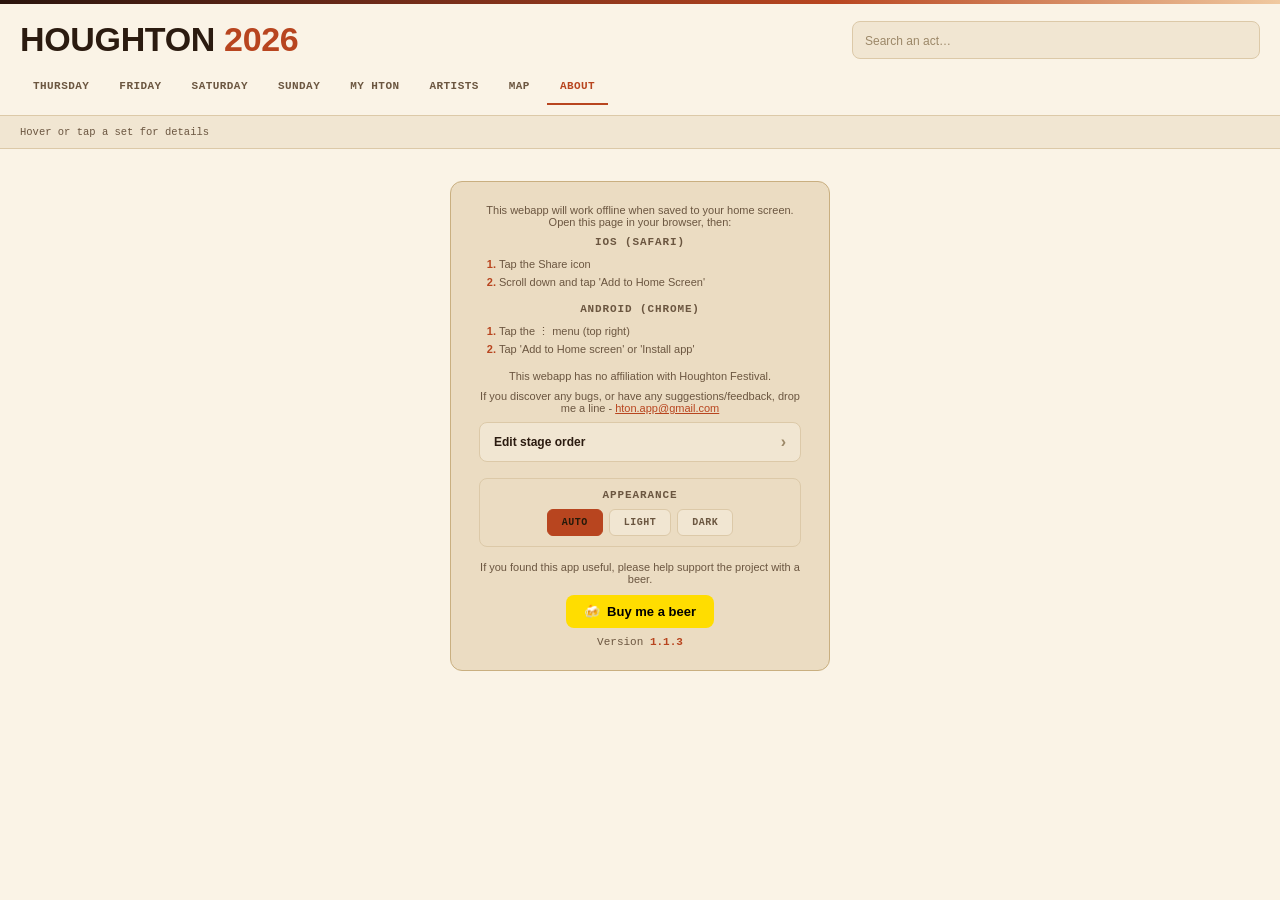
==== commit 18a8f188: "Merge origin/main (v1.1.2) into feature branch Resolved version-string conflicts in app.js and sw.js" ====
--- a/index.html
+++ b/index.html
@@ -37,6 +37,8 @@
   </div>
   <div class="toprow">
     <div class="tabs" id="dayTabs"></div>
+    <span class="tabs-scroll-hint tabs-scroll-hint-left" id="tabsScrollHintLeft" aria-hidden="true">&lsaquo;</span>
+    <span class="tabs-scroll-hint tabs-scroll-hint-right" id="tabsScrollHintRight" aria-hidden="true">&rsaquo;</span>
   </div>
 </header>
 
@@ -105,7 +107,18 @@
       </div>
     </div>
     <p>If you found this app useful, please help support the project with a beer.</p>
-    <script type="text/javascript" src="https://cdnjs.buymeacoffee.com/1.0.0/button.prod.min.js" integrity="sha384-OibPdNn05smfqAFi21q8C4YkzZLEjwXs7kTtiqrJwOv7PtZefVaGPzKgX4rJfvWv" crossorigin="anonymous" data-name="bmc-button" data-slug="hton.app" data-color="#FFDD00" data-emoji="🍻"  data-font="Cookie" data-text="Buy me a beer" data-outline-color="#000000" data-font-color="#000000" data-coffee-color="#ffffff" ></script>
+    <!-- Deliberately a plain link, not Buy Me a Coffee's official button
+         script. That script is built on document.write(), so it only works as
+         a parser-blocking synchronous cross-origin script — with no signal
+         (airplane mode) parsing stalled here and data.js/artists.js/app.js
+         below never ran, leaving the page dead. Marking it async silently
+         breaks the widget instead (document.write is a no-op once parsing is
+         done), so there is no version of the widget that is safe offline.
+         This also drops a third-party script execution and the Google Font
+         it injected. -->
+    <a class="bmc-btn" href="https://buymeacoffee.com/hton.app" target="_blank" rel="noopener">
+      <span aria-hidden="true">&#127867;</span>Buy me a beer
+    </a>
     <p class="about-version">Version <strong id="appVersionLabel">—</strong></p>
   </div>
 </div>
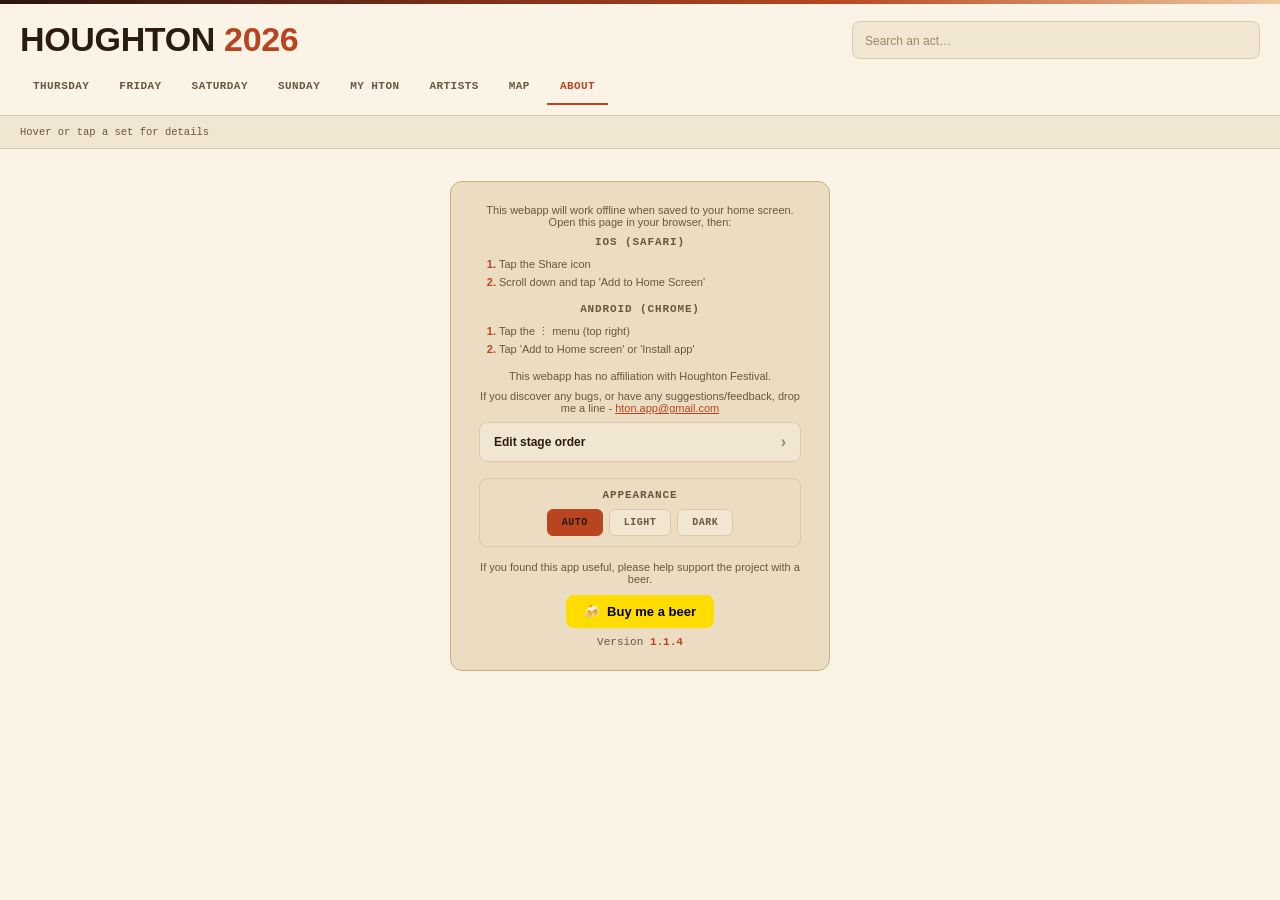
==== commit 6500adff: "v1.1.4: fix Artists tab clear button rendering outside the search box The clear button is absolutely" ====
--- a/index.html
+++ b/index.html
@@ -61,9 +61,13 @@
 
 <div class="artistsview" id="artistsView">
   <button type="button" class="artist-back-btn" id="artistBackBtn" style="display:none;">&lsaquo; Back</button>
-  <div class="artists-search-wrap search-wrap">
-    <input type="search" id="artistsSearchInput" placeholder="Search an artist…" />
-    <button type="button" class="search-clear" id="artistsSearchClear" aria-label="Clear search">&times;</button>
+  <div class="artists-search-wrap">
+    <!-- Inner .search-wrap hugs the input so the absolutely-positioned clear
+         button anchors to the input's edge, not to this wrapper's padding. -->
+    <div class="search-wrap">
+      <input type="search" id="artistsSearchInput" placeholder="Search an artist…" />
+      <button type="button" class="search-clear" id="artistsSearchClear" aria-label="Clear search">&times;</button>
+    </div>
   </div>
   <div id="artistsList"></div>
 </div>
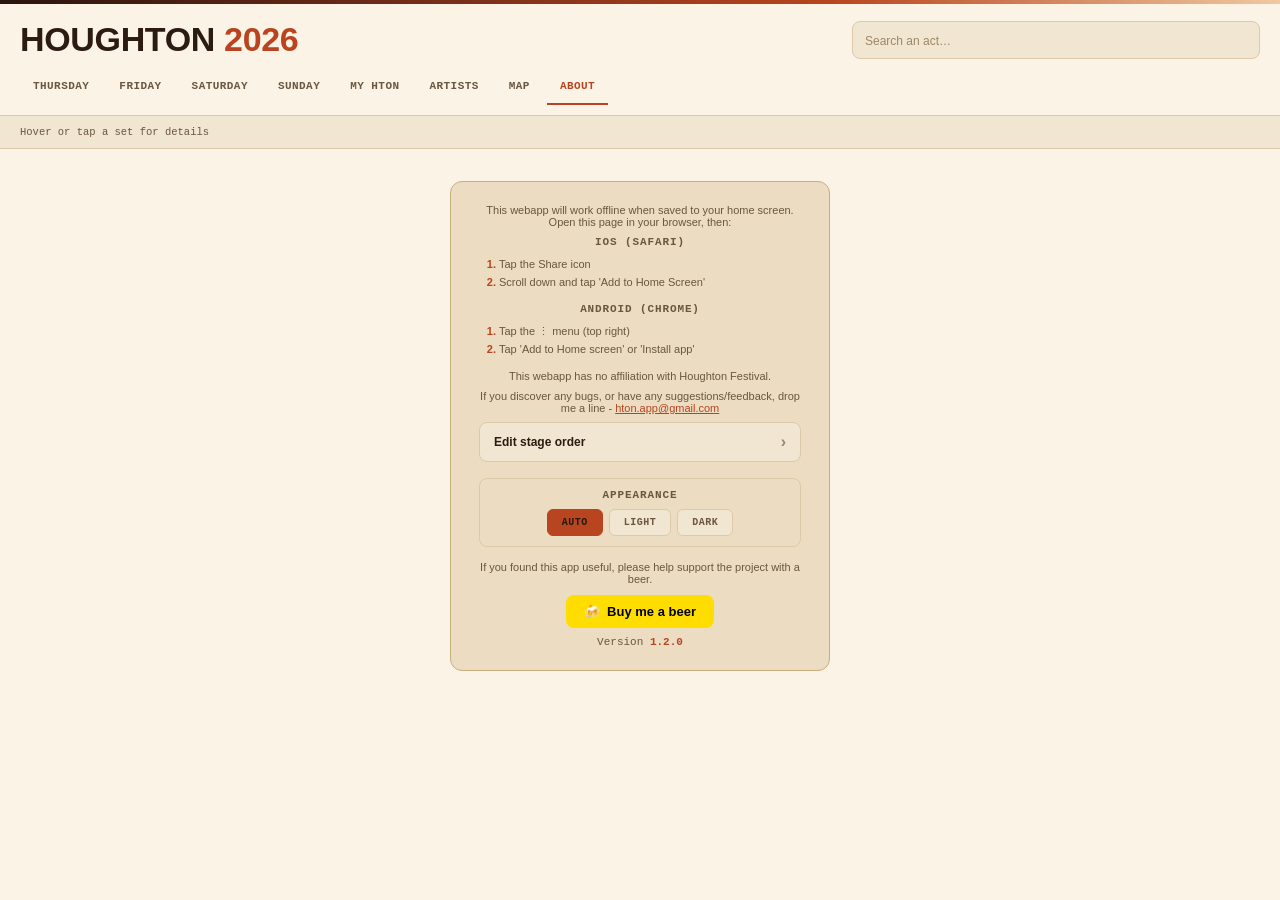
==== commit fd3a3c36: "v1.2.0: apply new timetable, add New Timetable Changes summary - data.js retimed 24 sets, swapped Pi" ====
--- a/index.html
+++ b/index.html
@@ -98,6 +98,12 @@
     </ol>
     <p>This webapp has no affiliation with Houghton Festival.</p>
     <p>If you discover any bugs, or have any suggestions/feedback, drop me a line - <a href="mailto:hton.app@gmail.com">hton.app@gmail.com</a></p>
+    <!-- Hidden automatically when whatsnew.js has nothing to report, so next
+         year's lineup does not ship with a stale "New Timetable" link. -->
+    <button type="button" class="settings-row settings-row-new" id="whatsNewRow" style="display:none;">
+      <span>New Timetable Changes</span>
+      <span class="settings-row-chevron">&rsaquo;</span>
+    </button>
     <button type="button" class="settings-row" id="stageOrderOpenBtn">
       <span>Edit stage order</span>
       <span class="settings-row-chevron">&rsaquo;</span>
@@ -127,6 +133,18 @@
   </div>
 </div>
 
+<!-- Reuses the stage-order overlay pattern rather than being a separate page:
+     it stays inside the app so it works offline with no extra precached
+     document, and closing it returns you exactly where you were. -->
+<div class="stage-order-overlay" id="whatsNewOverlay">
+  <div class="stage-order-sheet-header">
+    <span id="whatsNewTitle">New Timetable</span>
+    <button type="button" class="whatsnew-close" id="whatsNewCloseBtn" aria-label="Close">&times;</button>
+  </div>
+  <p class="stage-order-hint" id="whatsNewNote"></p>
+  <div class="stage-order-list" id="whatsNewBody"></div>
+</div>
+
 <div class="stage-order-overlay" id="stageOrderOverlay">
   <div class="stage-order-sheet-header">
     <span>Stage order</span>
@@ -144,6 +162,7 @@
 </div>
 
 <script src="data.js"></script>
+<script src="whatsnew.js"></script>
 <script src="artists.js"></script>
 <script src="app.js"></script>
 
--- a/style.css
+++ b/style.css
@@ -297,6 +297,36 @@
 }
 .settings-row:hover{ border-color:var(--line-strong); }
 .settings-row-chevron{ color:var(--text-faint); font-size:16px; }
+/* Accented so an updated timetable is actually noticed on the About page. */
+.settings-row-new{ border-color:var(--amber); color:var(--amber); }
+.settings-row-new .settings-row-chevron{ color:var(--amber); }
+
+/* What's-new overlay (shares .stage-order-overlay layout) */
+.whatsnew-close{
+  background:none; border:1px solid var(--line-strong); color:var(--text-muted);
+  font-family:var(--font-sans); font-size:17px; line-height:1;
+  width:30px; height:30px; border-radius:50%; cursor:pointer;
+}
+.whatsnew-close:hover{ color:var(--text); border-color:var(--text-muted); }
+.whatsnew-section{
+  font-family:var(--font-mono); font-size:9.5px; font-weight:700; text-transform:uppercase;
+  letter-spacing:0.08em; color:var(--amber); margin:16px 0 6px 0;
+}
+.whatsnew-section:first-child{ margin-top:0; }
+.whatsnew-item{
+  background:var(--bg-card); border:1px solid var(--line);
+  border-left:3px solid var(--line-strong);
+  border-radius:6px; padding:8px 11px; margin-bottom:6px;
+}
+.whatsnew-item-name{ font-size:12px; font-weight:700; }
+.whatsnew-item-meta{ font-size:10px; color:var(--text-muted); margin-top:2px; }
+.whatsnew-day{
+  font-family:var(--font-mono); font-size:9.5px; font-weight:700; text-transform:uppercase;
+  letter-spacing:0.05em; color:var(--amber);
+}
+.whatsnew-was{ text-decoration:line-through; opacity:0.7; }
+.whatsnew-now{ color:var(--text); font-weight:600; }
+.whatsnew-empty{ color:var(--text-faint); font-size:11px; font-style:italic; }
 
 /* Full-screen editor, reached from the "Stage order" row above rather than
    living permanently expanded on the About page — otherwise a 13-item drag
